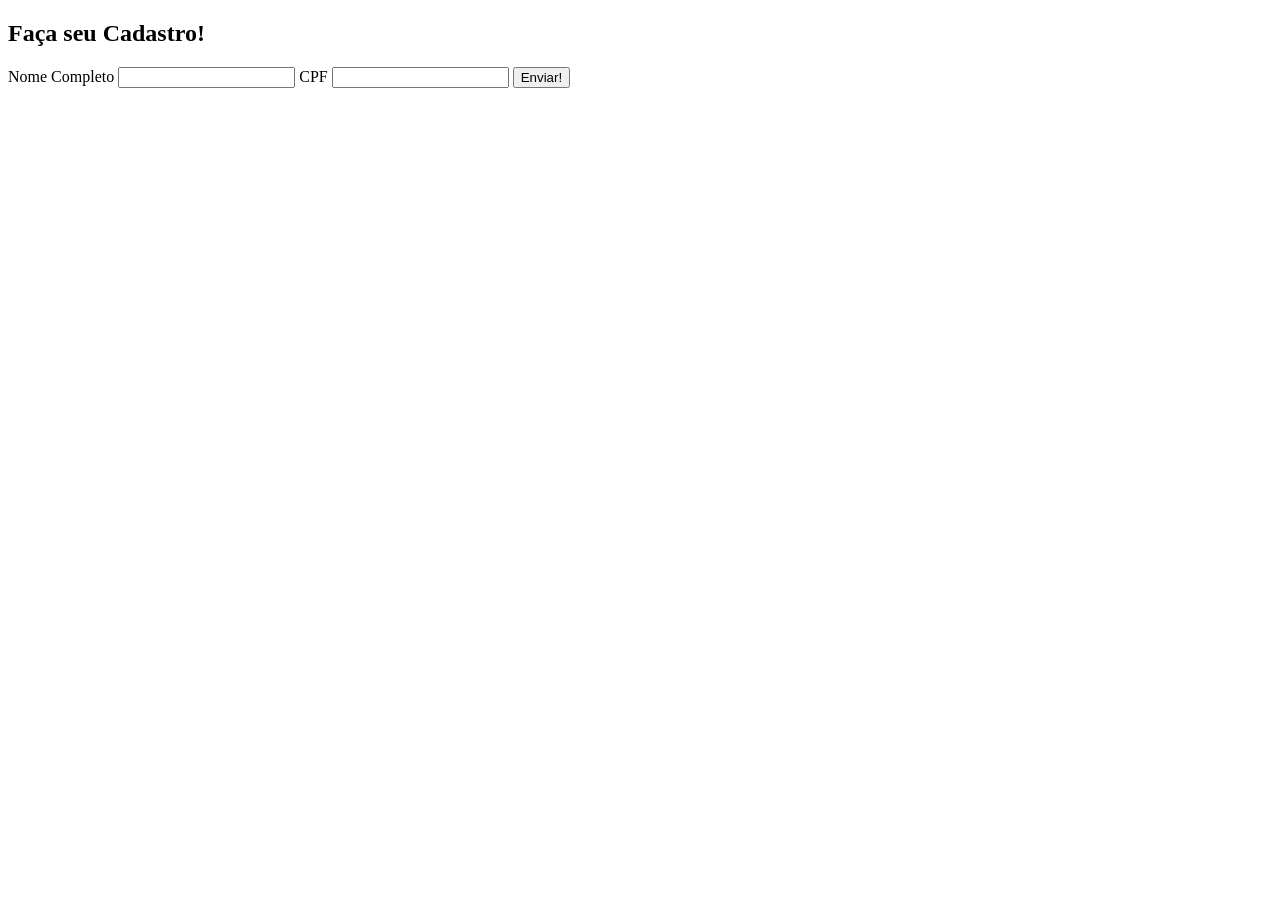
==== frontend/index.html @ d6cd339c "backup da primeira versão do front" ====
<!DOCTYPE html>
<!-- html boilerplate aleatório. Usar liveserver-->
<html lang="pt-BR">
  <head>
    <meta charset="UTF-8">
    <meta name="viewport" content="width=device-width, initial-scale=1.0">
    <meta http-equiv="X-UA-Compatible" content="ie=edge">
    <title>Projeto Cadastro</title>
    <link rel="stylesheet" href="style.css">
  </head>
  <body>
    <h2> Faça seu Cadastro!</h2>
    <form id="formCadastro">
        <label for = "nome"> Nome Completo </label>
        <input type = "text" id = "nome">

        <label for = "cpf"> CPF </label>
        <input type="text" id="cpf">

        <!-- falta os outros campos-->
         <button type = "button"> Enviar! </button>
    </form>
    <script src="script.js"></script>
  </body>
</html>
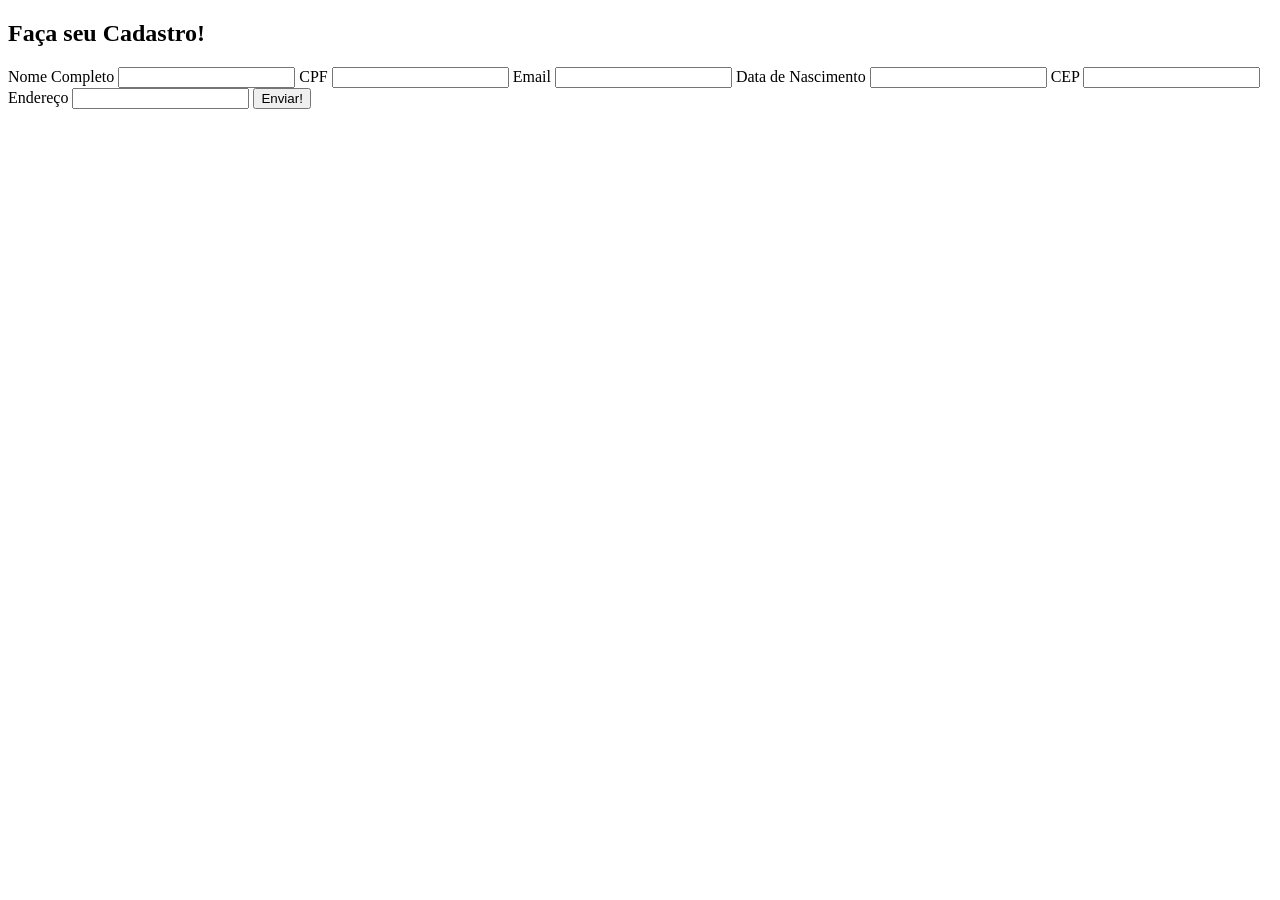
==== commit c0883fd4: "versão 1 do json" ====
--- a/frontend/index.html
+++ b/frontend/index.html
@@ -1,5 +1,4 @@
 <!DOCTYPE html>
-<!-- html boilerplate aleatório. Usar liveserver-->
 <html lang="pt-BR">
   <head>
     <meta charset="UTF-8">
@@ -9,16 +8,27 @@
     <link rel="stylesheet" href="style.css">
   </head>
   <body>
-    <h2> Faça seu Cadastro!</h2>
-    <form id="formCadastro">
-        <label for = "nome"> Nome Completo </label>
-        <input type = "text" id = "nome">
+    <h2>Faça seu Cadastro!</h2>
+    <form id="formCadastro" onsubmit="enviarCadastro(event)">
+        <label for="nome">Nome Completo</label>
+        <input type="text" id="nome">
 
-        <label for = "cpf"> CPF </label>
+        <label for="cpf">CPF</label>
         <input type="text" id="cpf">
 
-        <!-- falta os outros campos-->
-         <button type = "button"> Enviar! </button>
+        <label for="email">Email</label>
+        <input type="text" id="email">
+
+        <label for="data_nascimento">Data de Nascimento</label>
+        <input type="text" id="data_nascimento">
+
+        <label for="cep">CEP</label>
+        <input type="text" id="cep">
+
+        <label for="endereco">Endereço</label>
+        <input type="text" id="endereco">
+
+        <button type="submit">Enviar!</button>
     </form>
     <script src="script.js"></script>
   </body>
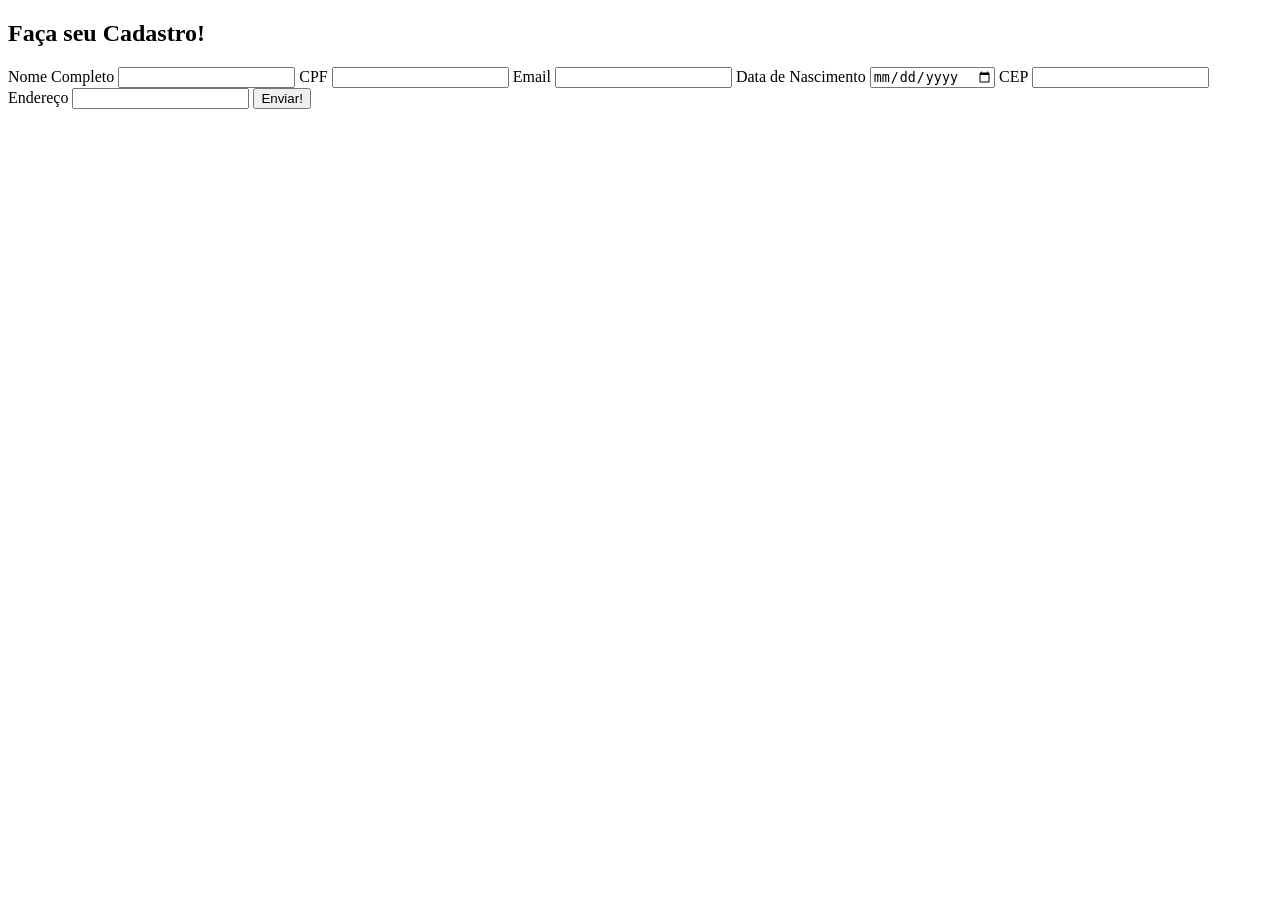
==== commit 0ef8816c: "validação da data de nascimento" ====
--- a/frontend/index.html
+++ b/frontend/index.html
@@ -20,15 +20,22 @@
         <input type="text" id="email">
 
         <label for="data_nascimento">Data de Nascimento</label>
-        <input type="text" id="data_nascimento">
+        <input type="date" id="data_nascimento">
 
         <label for="cep">CEP</label>
-        <input type="text" id="cep">
+        <!-- onblur dispara quando o usuário tira o foco do campo (Tab tmb funciona). 
+         passando document.getElementById('cep').value em vez de só 'cep' pq dentro de um atributo HTML, 'cep' não existe como variável JS 
+         então tem que buscar o elemento pelo id e extrair o .value na mão -->
+        <input type="text" id="cep" onblur="buscarLogradouro(document.getElementById('cep').value)">
 
         <label for="endereco">Endereço</label>
         <input type="text" id="endereco">
 
         <button type="submit">Enviar!</button>
+
+        <!-- getElementById pega um único elemento pelo id (que tem que ser único na página inteira) e retorna esse elemento direto.
+             getElementsByClassName retornaria uma coleção de elementos (porque class pode repetir) — teria que fazer [0] pra acessar o primeiro-->
+        <div id="resultado"></div>   <!-- esse mostra o login na tela-->
     </form>
     <script src="script.js"></script>
   </body>
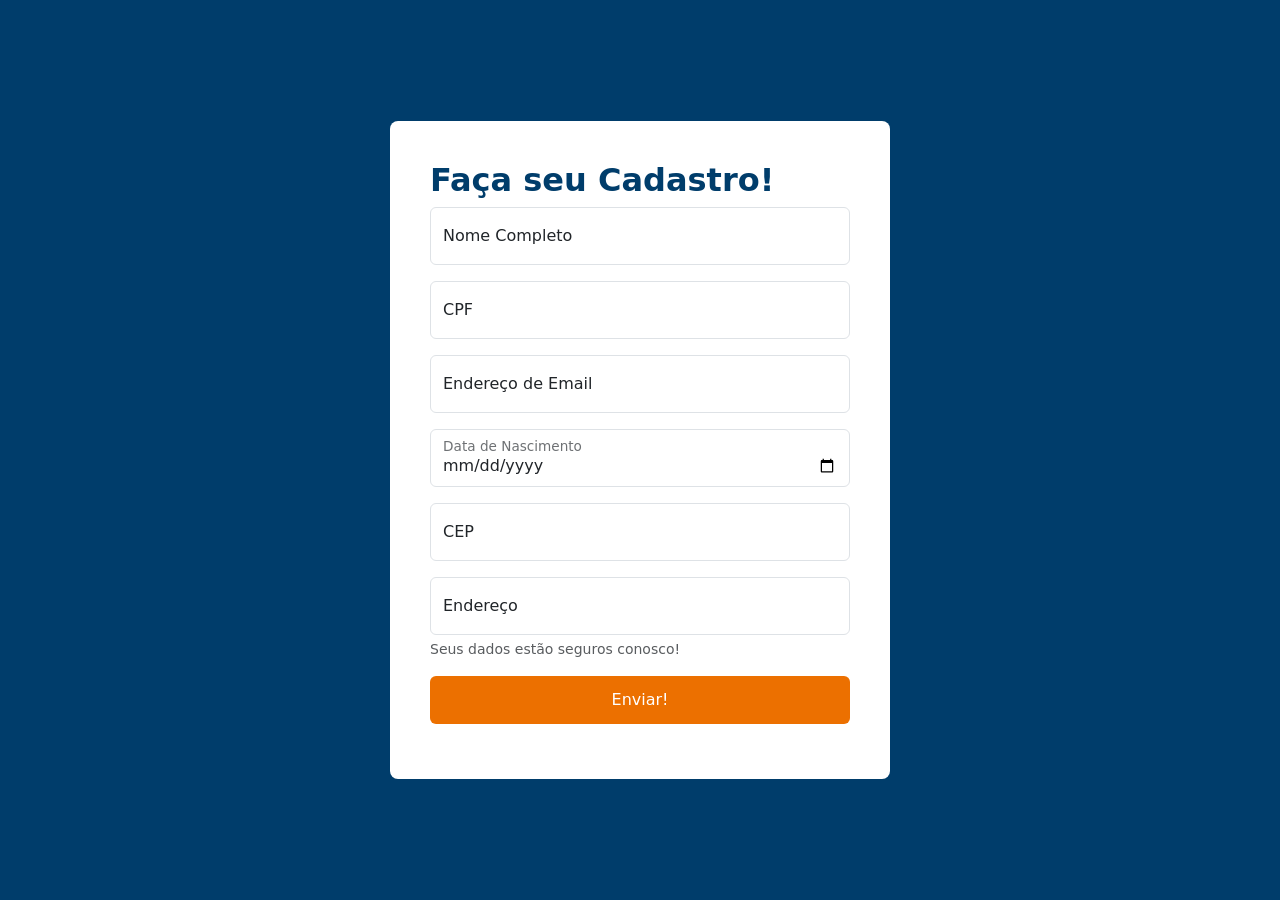
==== commit 1687ecca: "Estilização com bootstrap v1" ====
--- a/frontend/index.html
+++ b/frontend/index.html
@@ -1,6 +1,7 @@
 <!DOCTYPE html>
 <html lang="pt-BR">
   <head>
+    <link href="https://cdn.jsdelivr.net/npm/bootstrap@5.3.0/dist/css/bootstrap.min.css" rel="stylesheet"> <!-- importa bootstrap-->
     <meta charset="UTF-8">
     <meta name="viewport" content="width=device-width, initial-scale=1.0">
     <meta http-equiv="X-UA-Compatible" content="ie=edge">
@@ -8,35 +9,51 @@
     <link rel="stylesheet" href="style.css">
   </head>
   <body>
-    <h2>Faça seu Cadastro!</h2>
-    <form id="formCadastro" onsubmit="enviarCadastro(event)">
-        <label for="nome">Nome Completo</label>
-        <input type="text" id="nome">
+    <div class = "container-formulario">
+      <h2>Faça seu Cadastro!</h2>
+      <form id="formCadastro" onsubmit="enviarCadastro(event)">
 
-        <label for="cpf">CPF</label>
-        <input type="text" id="cpf">
+          <div class="form-floating mb-3">
+            <input type="text" id="nome" class="form-control" placeholder="Nome Completo">
+            <label for="nome">Nome Completo</label>
+          </div>
 
-        <label for="email">Email</label>
-        <input type="text" id="email">
+          <div class="form-floating mb-3">
+            <input type="text" id="cpf" class="form-control" placeholder="CPF">
+            <label for="cpf">CPF</label>
+          </div>
 
-        <label for="data_nascimento">Data de Nascimento</label>
-        <input type="date" id="data_nascimento">
+          <div class="form-floating mb-3">
+            <input type="email" class="form-control" id="email" placeholder="nome@exemplo.com"> <!-- o placeholder não esta aparecendo por causa do mb-3, mas se eu tiro ele apra de funcionar o mb-3, então deixa assim-->
+            <label for="email">Endereço de Email</label>
+          </div>
 
-        <label for="cep">CEP</label>
-        <!-- onblur dispara quando o usuário tira o foco do campo (Tab tmb funciona). 
-         passando document.getElementById('cep').value em vez de só 'cep' pq dentro de um atributo HTML, 'cep' não existe como variável JS 
-         então tem que buscar o elemento pelo id e extrair o .value na mão -->
-        <input type="text" id="cep" onblur="buscarLogradouro(document.getElementById('cep').value)">
+          <div class="form-floating mb-3">
+            <input type="date" class="form-control" id="data_nascimento" placeholder="Data de Nascimento">
+            <label for="data_nascimento">Data de Nascimento</label>
+          </div>
 
-        <label for="endereco">Endereço</label>
-        <input type="text" id="endereco">
+          <div class="form-floating mb-3">
+            <input type="text" class="form-control" id="cep" placeholder="CEP" onblur="buscarLogradouro(document.getElementById('cep').value)">
+            <!-- onblur dispara quando o usuário tira o foco do campo (Tab tmb funciona). 
+          passando document.getElementById('cep').value em vez de só 'cep' pq dentro de um atributo HTML, 'cep' não existe como variável JS 
+          então tem que buscar o elemento pelo id e extrair o .value na mão -->
+            <label for="cep">CEP</label>
+          </div>
 
-        <button type="submit">Enviar!</button>
+          <div class="form-floating mb-3">
+            <input type="text" id="endereco" class="form-control" placeholder="Endereço">
+            <label for="endereco">Endereço</label>
+            <div class="form-text">Seus dados estão seguros conosco!</div>
+          </div>
 
-        <!-- getElementById pega um único elemento pelo id (que tem que ser único na página inteira) e retorna esse elemento direto.
-             getElementsByClassName retornaria uma coleção de elementos (porque class pode repetir) — teria que fazer [0] pra acessar o primeiro-->
-        <div id="resultado"></div>   <!-- esse mostra o login na tela-->
-    </form>
-    <script src="script.js"></script>
+          <button class="btn btn-primary" type="submit">Enviar!</button>
+
+          <!-- getElementById pega um único elemento pelo id (que tem que ser único na página inteira) e retorna esse elemento direto.
+              getElementsByClassName retornaria uma coleção de elementos (porque class pode repetir) — teria que fazer [0] pra acessar o primeiro-->
+          <div id="resultado"></div>   <!-- esse mostra o login na tela-->
+      </form>
+      <script src="script.js"></script>
+    </div>
   </body>
 </html>
--- a/frontend/style.css
+++ b/frontend/style.css
@@ -0,0 +1,37 @@
+body {
+    background-color: #003D6B;
+    display: flex;
+    justify-content: center;
+    align-items: center;
+    min-height: 100vh;
+}
+
+.container-formulario {
+    background-color: white;
+    padding: 40px;
+    border-radius: 8px;
+    width: 100%;
+    max-width: 500px;
+}
+
+h2 {
+    color: #003D6B;
+    font-weight: bold;
+}
+
+button[type="submit"] {
+    background-color: #EC7000;
+    border: none;
+    width: 100%;
+    padding: 12px;
+}
+
+button[type="submit"]:hover {
+    background-color: #c45e00;
+}
+
+#resultado {
+    margin-top: 15px;
+    font-weight: bold;
+    color: #003D6B;
+}
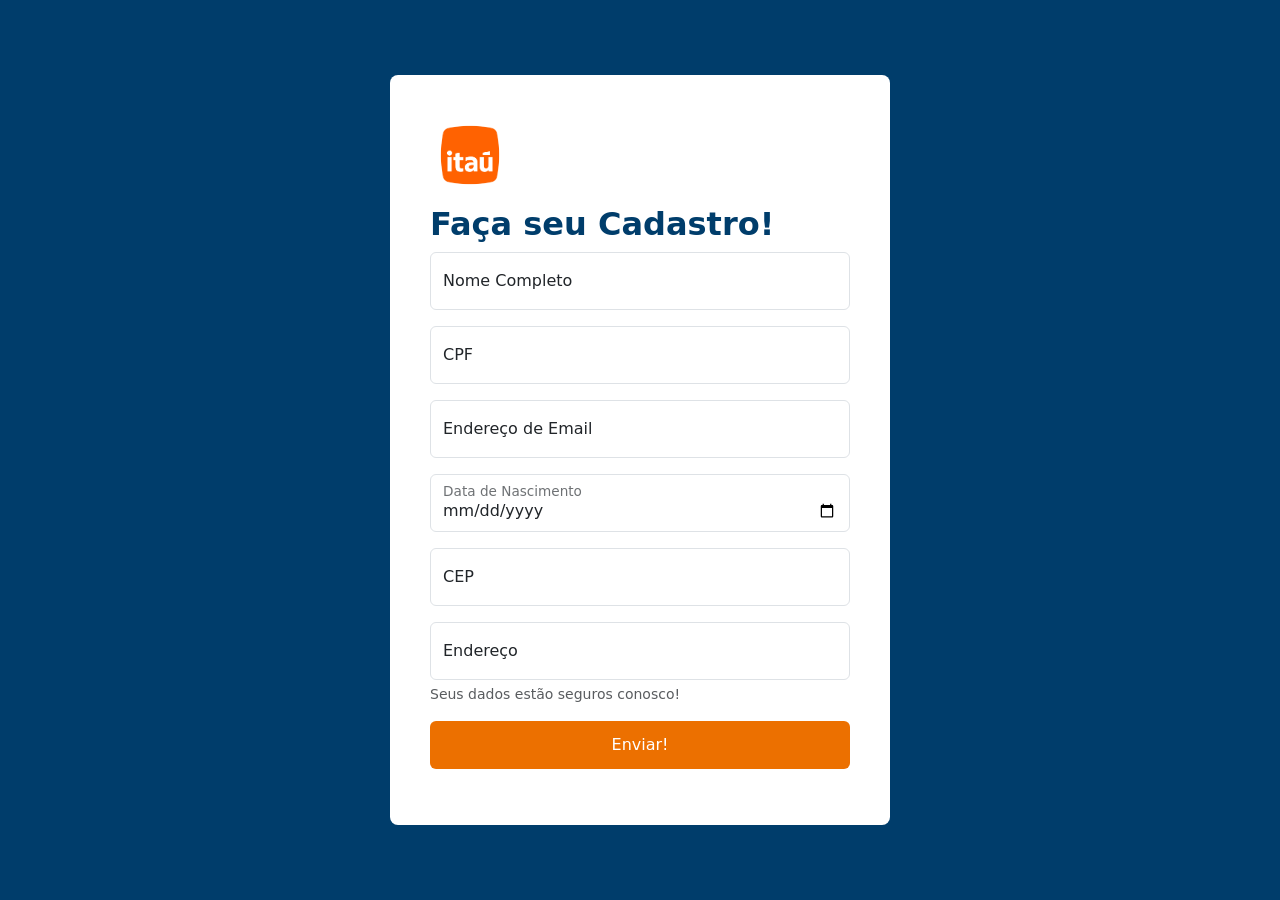
==== commit 65a5dac1: "tela de cadastro finalizada, login oculto e botão responsivo" ====
--- a/frontend/index.html
+++ b/frontend/index.html
@@ -1,6 +1,7 @@
 <!DOCTYPE html>
 <html lang="pt-BR">
   <head>
+    <link rel="stylesheet" href="https://cdn.jsdelivr.net/npm/bootstrap-icons@1.11.0/font/bootstrap-icons.css"><!-- importa o olhinho de ocultar o login-->
     <link href="https://cdn.jsdelivr.net/npm/bootstrap@5.3.0/dist/css/bootstrap.min.css" rel="stylesheet"> <!-- importa bootstrap-->
     <meta charset="UTF-8">
     <meta name="viewport" content="width=device-width, initial-scale=1.0">
@@ -9,7 +10,8 @@
     <link rel="stylesheet" href="style.css">
   </head>
   <body>
-    <div class = "container-formulario">
+    <div class = "container_formulario">
+      <img src="logo_tela_login.png" alt="logo" style="width: 80px; margin-bottom: 10px;">
       <h2>Faça seu Cadastro!</h2>
       <form id="formCadastro" onsubmit="enviarCadastro(event)">
 
@@ -47,11 +49,17 @@
             <div class="form-text">Seus dados estão seguros conosco!</div>
           </div>
 
-          <button class="btn btn-primary" type="submit">Enviar!</button>
+          <button class="btn btn-primary" id="botao_enviar" type="submit">Enviar!</button>
 
           <!-- getElementById pega um único elemento pelo id (que tem que ser único na página inteira) e retorna esse elemento direto.
               getElementsByClassName retornaria uma coleção de elementos (porque class pode repetir) — teria que fazer [0] pra acessar o primeiro-->
-          <div id="resultado"></div>   <!-- esse mostra o login na tela-->
+          <div id="resultado" class = "mt-3"> <!-- esse mostra o login na tela-->
+            <span id="seu_login" style="display:none">Seu login: </span>
+            <span id="login_texto"></span>
+            <button type="button" id="botao_olho" onclick="mostrarLogin()" style="display:none">
+              <i class="bi bi-eye"></i>
+            </button>
+          </div>   
       </form>
       <script src="script.js"></script>
     </div>
--- a/frontend/style.css
+++ b/frontend/style.css
@@ -6,7 +6,7 @@
     min-height: 100vh;
 }
 
-.container-formulario {
+.container_formulario {
     background-color: white;
     padding: 40px;
     border-radius: 8px;
@@ -33,5 +33,12 @@
 #resultado {
     margin-top: 15px;
     font-weight: bold;
+    text-align: center;
     color: #003D6B;
+}
+
+button:disabled {
+    background-color: #aaaaaa !important; /* Bootstrap, provavelmente, estava sobreescrevendo o css e nao deixando o botao cinza. Isso resolveu */
+    border-color: #aaaaaa !important;
+    cursor: not-allowed;
 }
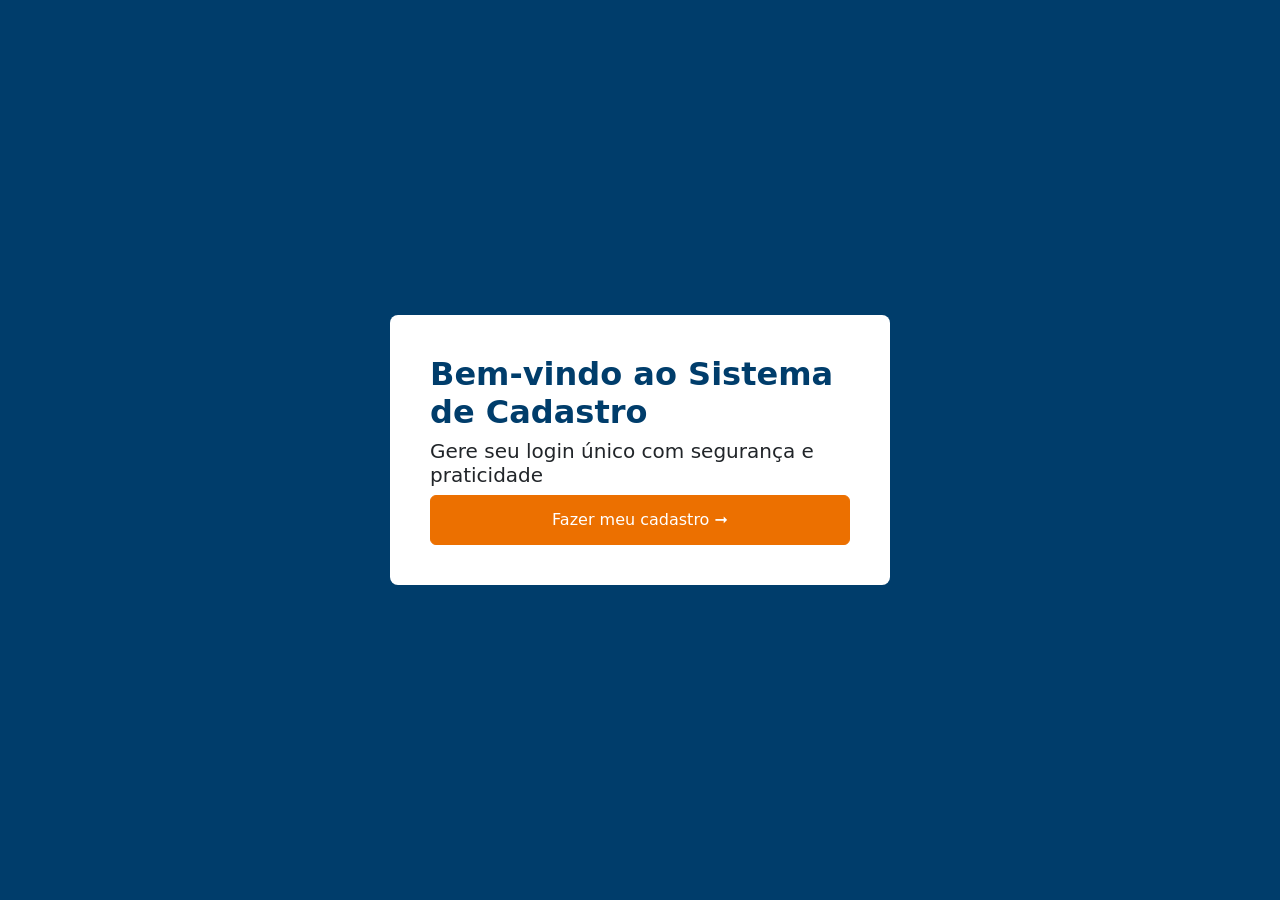
==== commit 2168f818: "feont finalizado com nova tela de boas vindas e criação de 'iu.js', para organizar todas as funções " ====
--- a/frontend/index.html
+++ b/frontend/index.html
@@ -10,7 +10,15 @@
     <link rel="stylesheet" href="style.css">
   </head>
   <body>
-    <div class = "container_formulario">
+    <div id='tela_boasvindas' class='container_formulario'>
+    <h2>Bem-vindo ao Sistema de Cadastro</h2>
+    <h5>Gere seu login único com segurança e praticidade</h5>
+    <button id= 'botaoFazer_meu_cadastro' onclick = 'irParaCadastro()' class = 'btn btn-primary' type = 'button'>
+      Fazer meu cadastro ➞
+    </button>
+    </div>
+
+    <div id="tela_cadastro" class = "container_formulario" style="display:none"> <!--Display troca quem esta aparecendo. no IU.JS que ele é alternado-->
       <img src="logo_tela_login.png" alt="logo" style="width: 80px; margin-bottom: 10px;">
       <h2>Faça seu Cadastro!</h2>
       <form id="formCadastro" onsubmit="enviarCadastro(event)">
@@ -61,7 +69,8 @@
             </button>
           </div>   
       </form>
-      <script src="script.js"></script>
     </div>
+    <script src="ui.js"></script>
+    <script src="script.js"></script>
   </body>
 </html>
--- a/frontend/style.css
+++ b/frontend/style.css
@@ -17,6 +17,13 @@
 h2 {
     color: #003D6B;
     font-weight: bold;
+}
+
+#botaoFazer_meu_cadastro {
+    background-color: #EC7000 !important; /* Bootstrap, provavelmente, estava sobreescrevendo o css e nao deixando o botao da cor que eu queria. Isso resolveu */
+    border-color: #EC7000 !important;
+    width: 100%;
+    padding: 12px;
 }
 
 button[type="submit"] {
